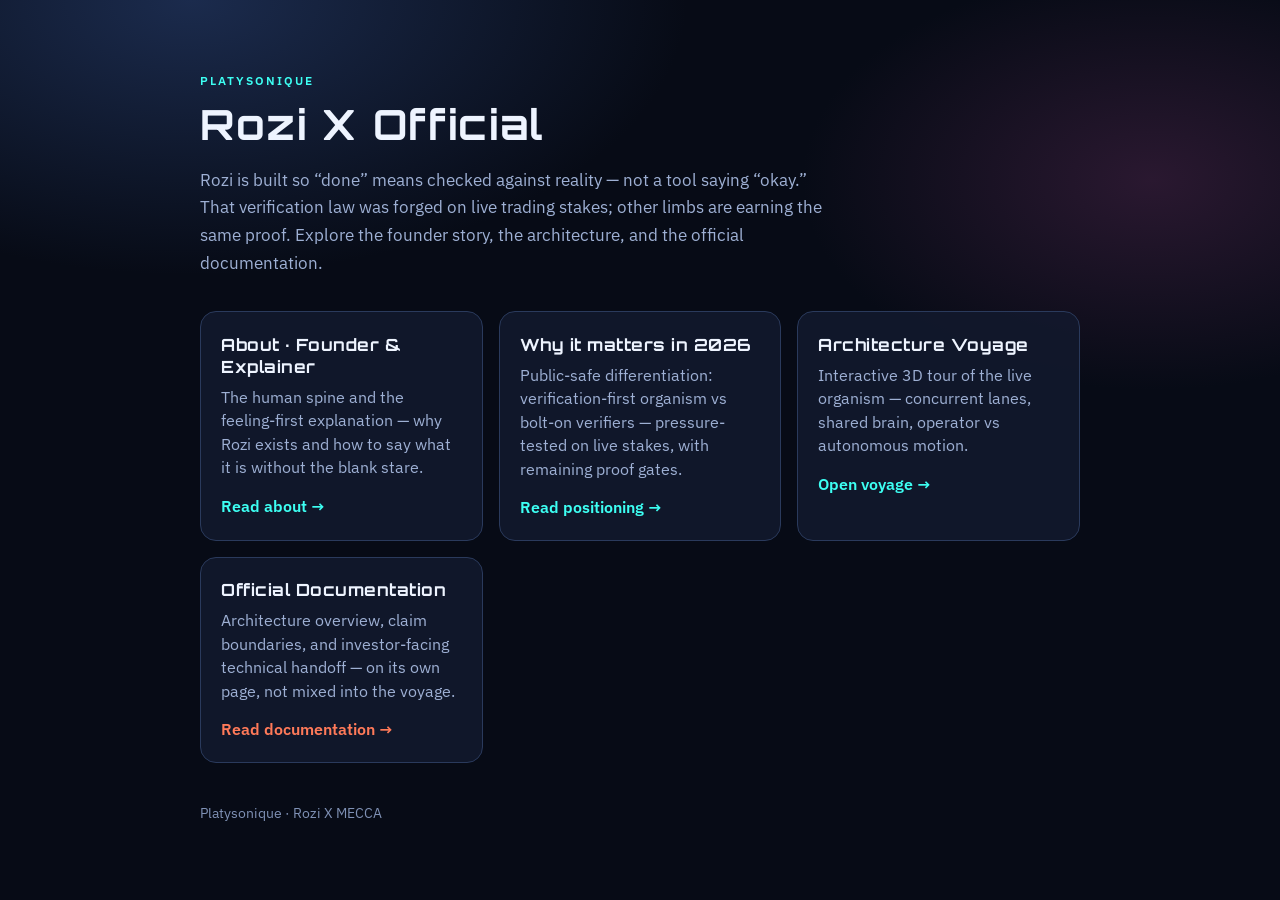
==== index.html @ a8223c4b "Soften Absolute Trust claims for investor honesty Align About/Why/Home and official docs with remain" ====
<!DOCTYPE html>
<html lang="en">
  <head>
    <meta charset="UTF-8" />
    <meta name="viewport" content="width=device-width, initial-scale=1.0" />
    <title>Rozi X Official — Platysonique</title>
    <meta
      name="description"
      content="Official Rozi X MECCA public site by Platysonique — Architecture Voyage and Official Documentation on separate pages."
    />
    <link rel="preconnect" href="https://fonts.googleapis.com" />
    <link rel="preconnect" href="https://fonts.gstatic.com" crossorigin />
    <link
      href="https://fonts.googleapis.com/css2?family=Orbitron:wght@500;700&family=IBM+Plex+Sans:wght@400;500;600&display=swap"
      rel="stylesheet"
    />
    <style>
      :root {
        --bg: #070b16;
        --text: #eef4ff;
        --muted: #9eb0d4;
        --accent: #3dfff3;
        --accent-2: #ff7a59;
        --card: rgba(18, 26, 46, 0.84);
        --line: #2a3a5c;
      }
      * {
        box-sizing: border-box;
      }
      body {
        margin: 0;
        min-height: 100vh;
        font-family: "IBM Plex Sans", system-ui, sans-serif;
        color: var(--text);
        background:
          radial-gradient(900px 500px at 15% 0%, #1b2b4d 0%, transparent 55%),
          radial-gradient(700px 420px at 90% 20%, #2a1830 0%, transparent 50%),
          var(--bg);
      }
      .wrap {
        max-width: 920px;
        margin: 0 auto;
        padding: 4.5rem 1.25rem 3rem;
      }
      .eyebrow {
        margin: 0 0 0.6rem;
        color: var(--accent);
        letter-spacing: 0.16em;
        text-transform: uppercase;
        font-size: 0.78rem;
        font-weight: 600;
      }
      h1 {
        margin: 0;
        font-family: Orbitron, sans-serif;
        font-size: clamp(1.8rem, 4vw, 2.6rem);
        letter-spacing: 0.04em;
      }
      .lede {
        margin: 1rem 0 2.2rem;
        max-width: 40rem;
        color: var(--muted);
        font-size: 1.08rem;
        line-height: 1.6;
      }
      .grid {
        display: grid;
        gap: 1rem;
        grid-template-columns: repeat(auto-fit, minmax(240px, 1fr));
      }
      a.card {
        display: block;
        text-decoration: none;
        color: inherit;
        background: var(--card);
        border: 1px solid var(--line);
        border-radius: 16px;
        padding: 1.35rem 1.25rem 1.4rem;
        transition: border-color 0.15s ease, transform 0.15s ease;
      }
      a.card:hover {
        border-color: var(--accent);
        transform: translateY(-2px);
      }
      a.card h2 {
        margin: 0 0 0.55rem;
        font-family: Orbitron, sans-serif;
        font-size: 1.05rem;
        letter-spacing: 0.03em;
      }
      a.card p {
        margin: 0;
        color: var(--muted);
        line-height: 1.5;
        font-size: 0.98rem;
      }
      a.card .go {
        display: inline-block;
        margin-top: 1rem;
        color: var(--accent);
        font-weight: 600;
      }
      a.card.docs .go {
        color: var(--accent-2);
      }
      footer {
        margin-top: 2.5rem;
        color: #7f91b5;
        font-size: 0.9rem;
      }
    </style>
  </head>
  <body>
    <div class="wrap">
      <p class="eyebrow">Platysonique</p>
      <h1>Rozi X Official</h1>
      <p class="lede">
        Rozi is built so “done” means checked against reality — not a tool saying “okay.”
        That verification law was forged on live trading stakes; other limbs are earning the same proof.
        Explore the founder story, the architecture, and the official documentation.
      </p>
      <div class="grid">
        <a class="card" href="./about/">
          <h2>About · Founder &amp; Explainer</h2>
          <p>
            The human spine and the feeling-first explanation — why Rozi exists and
            how to say what it is without the blank stare.
          </p>
          <span class="go">Read about →</span>
        </a>
        <a class="card" href="./why/">
          <h2>Why it matters in 2026</h2>
          <p>
            Public-safe differentiation: verification-first organism vs bolt-on
            verifiers — pressure-tested on live stakes, with remaining proof gates.
          </p>
          <span class="go">Read positioning →</span>
        </a>
        <a class="card" href="./voyage/">
          <h2>Architecture Voyage</h2>
          <p>
            Interactive 3D tour of the live organism — concurrent lanes, shared
            brain, operator vs autonomous motion.
          </p>
          <span class="go">Open voyage →</span>
        </a>
        <a class="card docs" href="./docs/">
          <h2>Official Documentation</h2>
          <p>
            Architecture overview, claim boundaries, and investor-facing technical
            handoff — on its own page, not mixed into the voyage.
          </p>
          <span class="go">Read documentation →</span>
        </a>
      </div>
      <footer>Platysonique · Rozi X MECCA</footer>
    </div>
  </body>
</html>
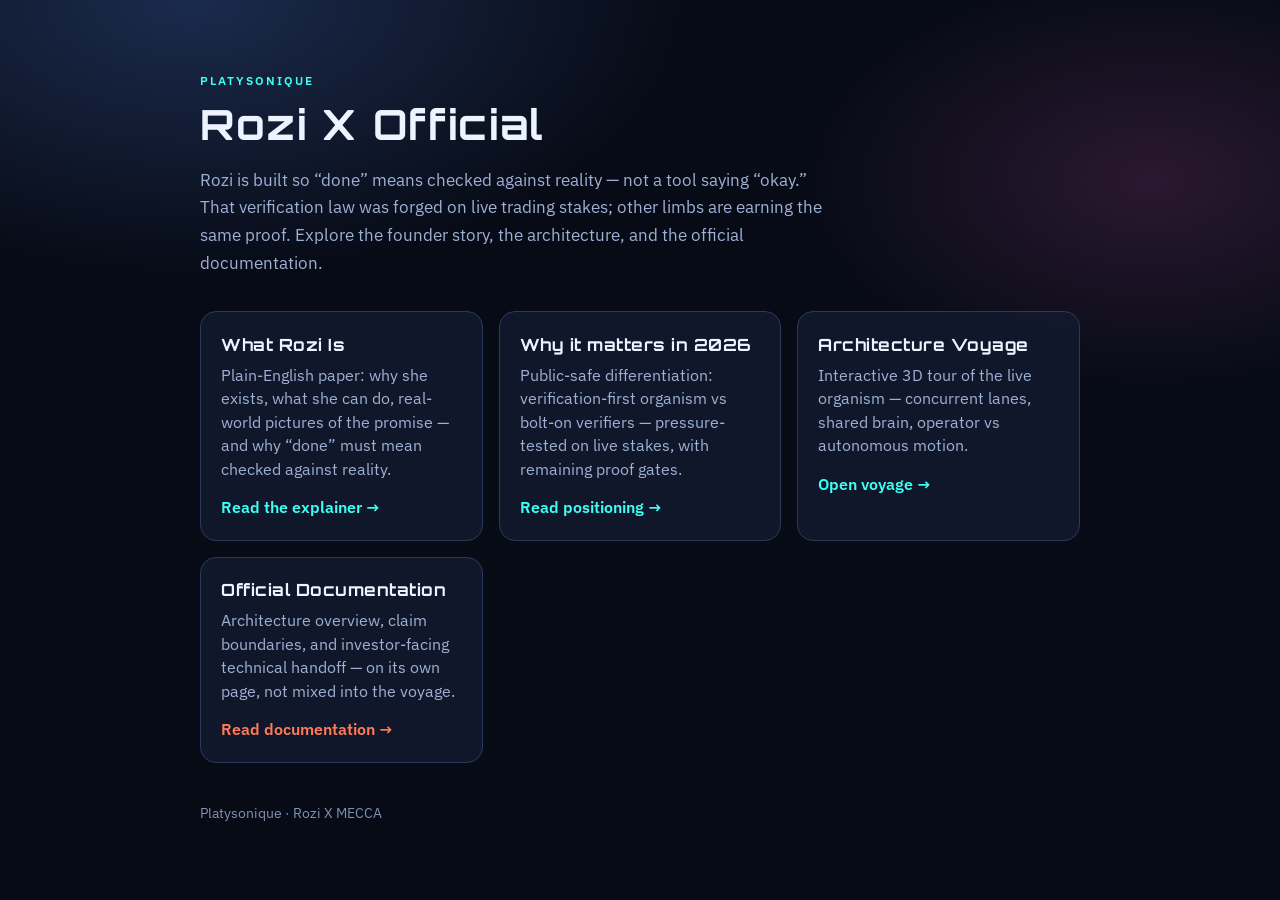
==== commit ff85ac02: "Publish plain-English What Rozi Is explainer paper Replace pitch-kit coaching notes on /about/ with " ====
--- a/index.html
+++ b/index.html
@@ -121,12 +121,12 @@
       </p>
       <div class="grid">
         <a class="card" href="./about/">
-          <h2>About · Founder &amp; Explainer</h2>
+          <h2>What Rozi Is</h2>
           <p>
-            The human spine and the feeling-first explanation — why Rozi exists and
-            how to say what it is without the blank stare.
+            Plain-English paper: why she exists, what she can do, real-world pictures
+            of the promise — and why “done” must mean checked against reality.
           </p>
-          <span class="go">Read about →</span>
+          <span class="go">Read the explainer →</span>
         </a>
         <a class="card" href="./why/">
           <h2>Why it matters in 2026</h2>
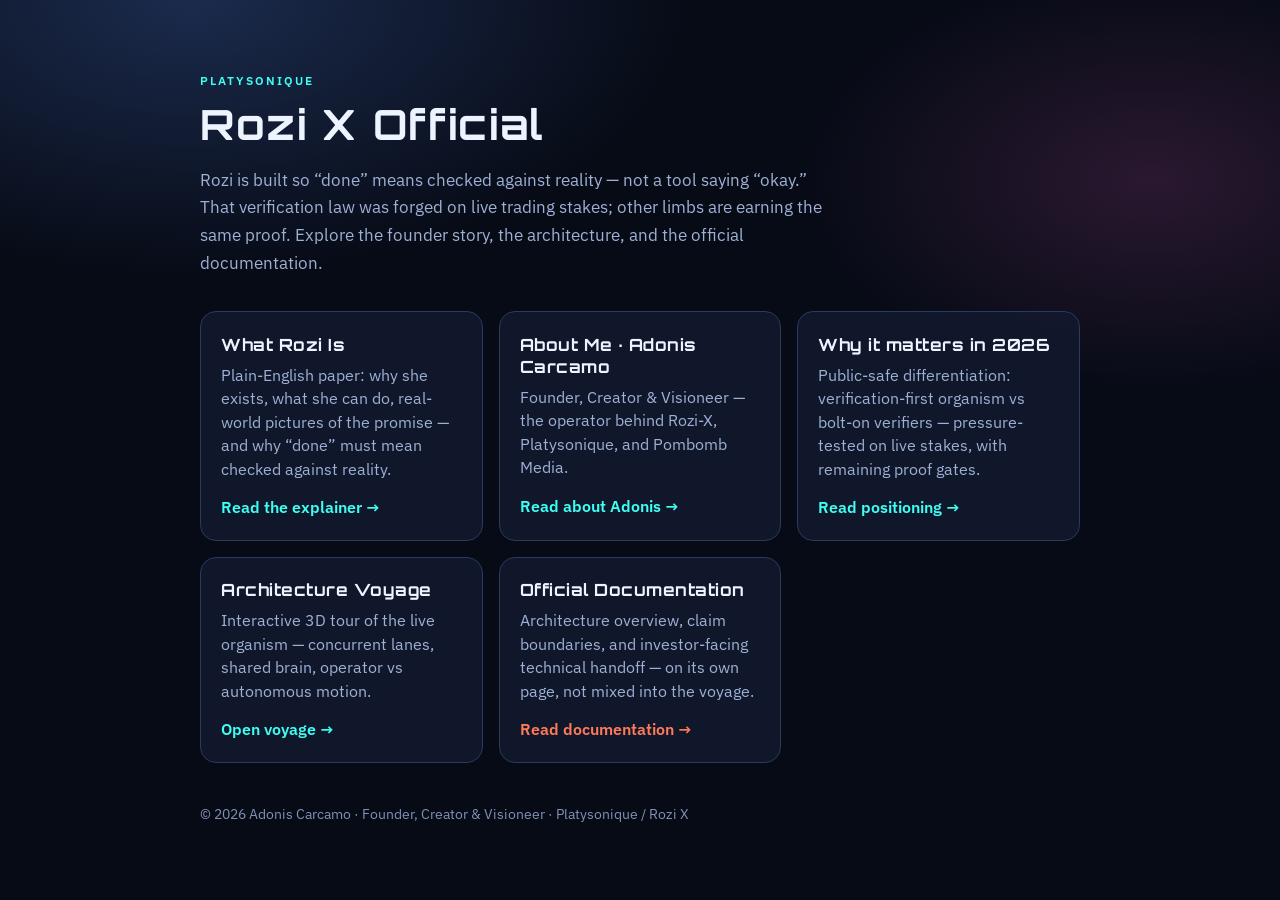
==== commit 5b7ea315: "Add About Me page and sitewide founder copyright © 2026 Adonis Carcamo as Founder, Creator & Visione" ====
--- a/index.html
+++ b/index.html
@@ -103,10 +103,11 @@
       a.card.docs .go {
         color: var(--accent-2);
       }
-      footer {
+      footer, .site-credit {
         margin-top: 2.5rem;
         color: #7f91b5;
         font-size: 0.9rem;
+        line-height: 1.55;
       }
     </style>
   </head>
@@ -127,6 +128,14 @@
             of the promise — and why “done” must mean checked against reality.
           </p>
           <span class="go">Read the explainer →</span>
+        </a>
+        <a class="card" href="./about/me/">
+          <h2>About Me · Adonis Carcamo</h2>
+          <p>
+            Founder, Creator &amp; Visioneer — the operator behind Rozi-X,
+            Platysonique, and Pombomb Media.
+          </p>
+          <span class="go">Read about Adonis →</span>
         </a>
         <a class="card" href="./why/">
           <h2>Why it matters in 2026</h2>
@@ -153,7 +162,7 @@
           <span class="go">Read documentation →</span>
         </a>
       </div>
-      <footer>Platysonique · Rozi X MECCA</footer>
+      <footer class="site-credit">© 2026 Adonis Carcamo · Founder, Creator &amp; Visioneer · Platysonique / Rozi X</footer>
     </div>
   </body>
 </html>
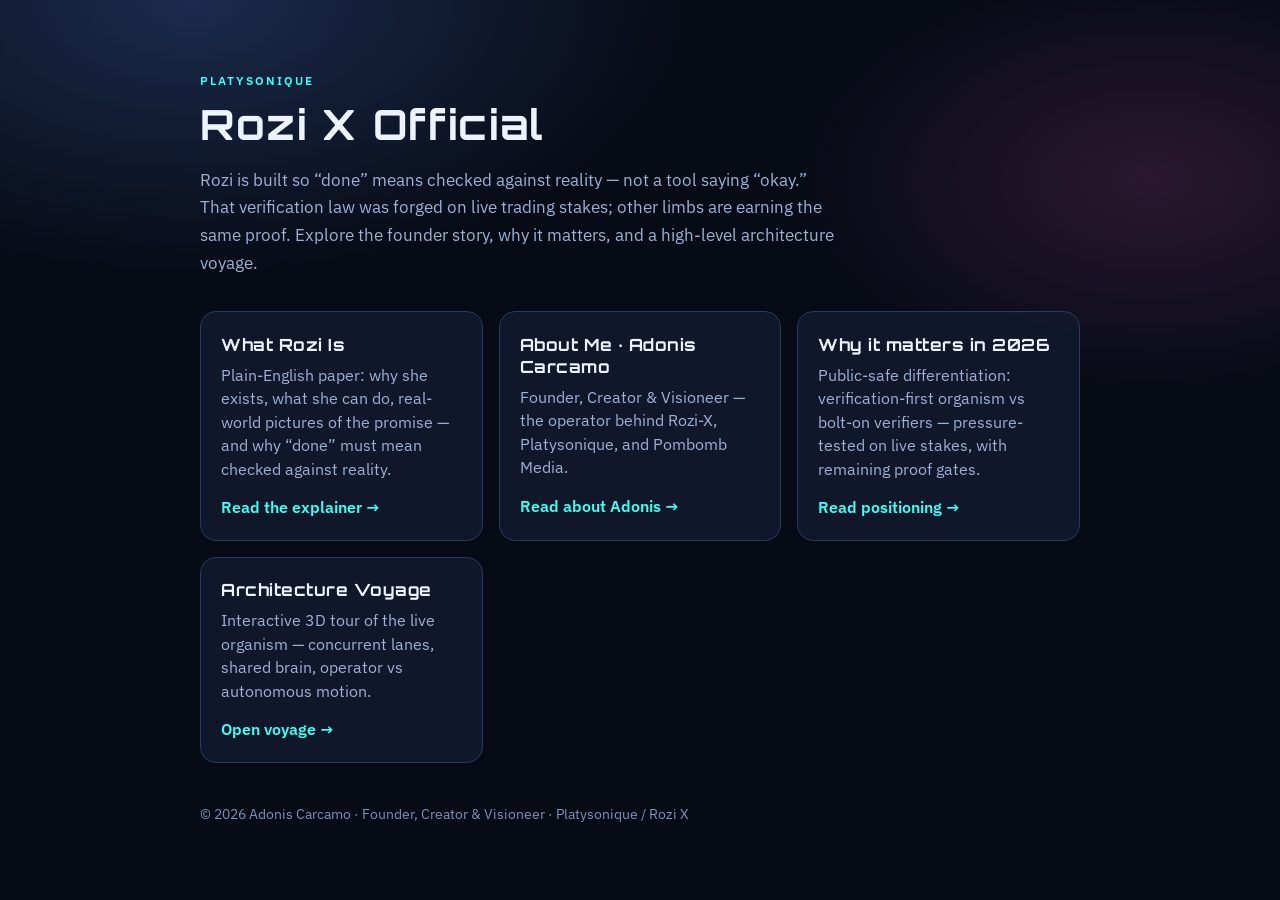
==== commit 303e66e6: "Hide public architecture docs pending IP review. Replace /docs/ with a principle-level notice, stub " ====
--- a/index.html
+++ b/index.html
@@ -6,7 +6,7 @@
     <title>Rozi X Official — Platysonique</title>
     <meta
       name="description"
-      content="Official Rozi X MECCA public site by Platysonique — Architecture Voyage and Official Documentation on separate pages."
+      content="Official Rozi X public site by Platysonique — founder story, positioning, and Architecture Voyage."
     />
     <link rel="preconnect" href="https://fonts.googleapis.com" />
     <link rel="preconnect" href="https://fonts.gstatic.com" crossorigin />
@@ -118,7 +118,7 @@
       <p class="lede">
         Rozi is built so “done” means checked against reality — not a tool saying “okay.”
         That verification law was forged on live trading stakes; other limbs are earning the same proof.
-        Explore the founder story, the architecture, and the official documentation.
+        Explore the founder story, why it matters, and a high-level architecture voyage.
       </p>
       <div class="grid">
         <a class="card" href="./about/">
@@ -153,14 +153,6 @@
           </p>
           <span class="go">Open voyage →</span>
         </a>
-        <a class="card docs" href="./docs/">
-          <h2>Official Documentation</h2>
-          <p>
-            Architecture overview, claim boundaries, and investor-facing technical
-            handoff — on its own page, not mixed into the voyage.
-          </p>
-          <span class="go">Read documentation →</span>
-        </a>
       </div>
       <footer class="site-credit">© 2026 Adonis Carcamo · Founder, Creator &amp; Visioneer · Platysonique / Rozi X</footer>
     </div>
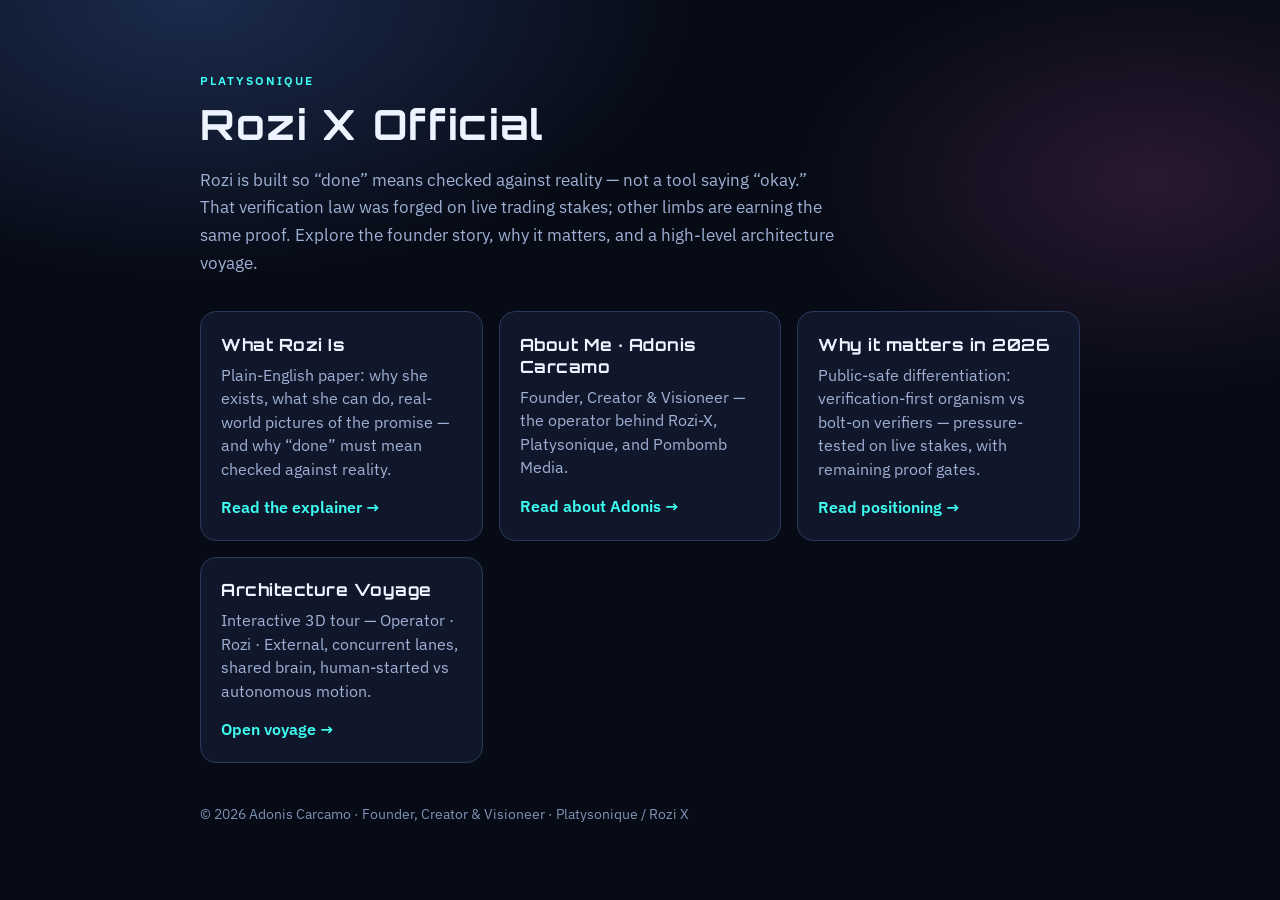
==== commit 9cbe3abb: "Document Operator / Rozi / External on public About, Why, and docs notice. Keep full architecture wi" ====
--- a/index.html
+++ b/index.html
@@ -148,8 +148,8 @@
         <a class="card" href="./voyage/">
           <h2>Architecture Voyage</h2>
           <p>
-            Interactive 3D tour of the live organism — concurrent lanes, shared
-            brain, operator vs autonomous motion.
+            Interactive 3D tour — Operator · Rozi · External, concurrent lanes,
+            shared brain, human-started vs autonomous motion.
           </p>
           <span class="go">Open voyage →</span>
         </a>
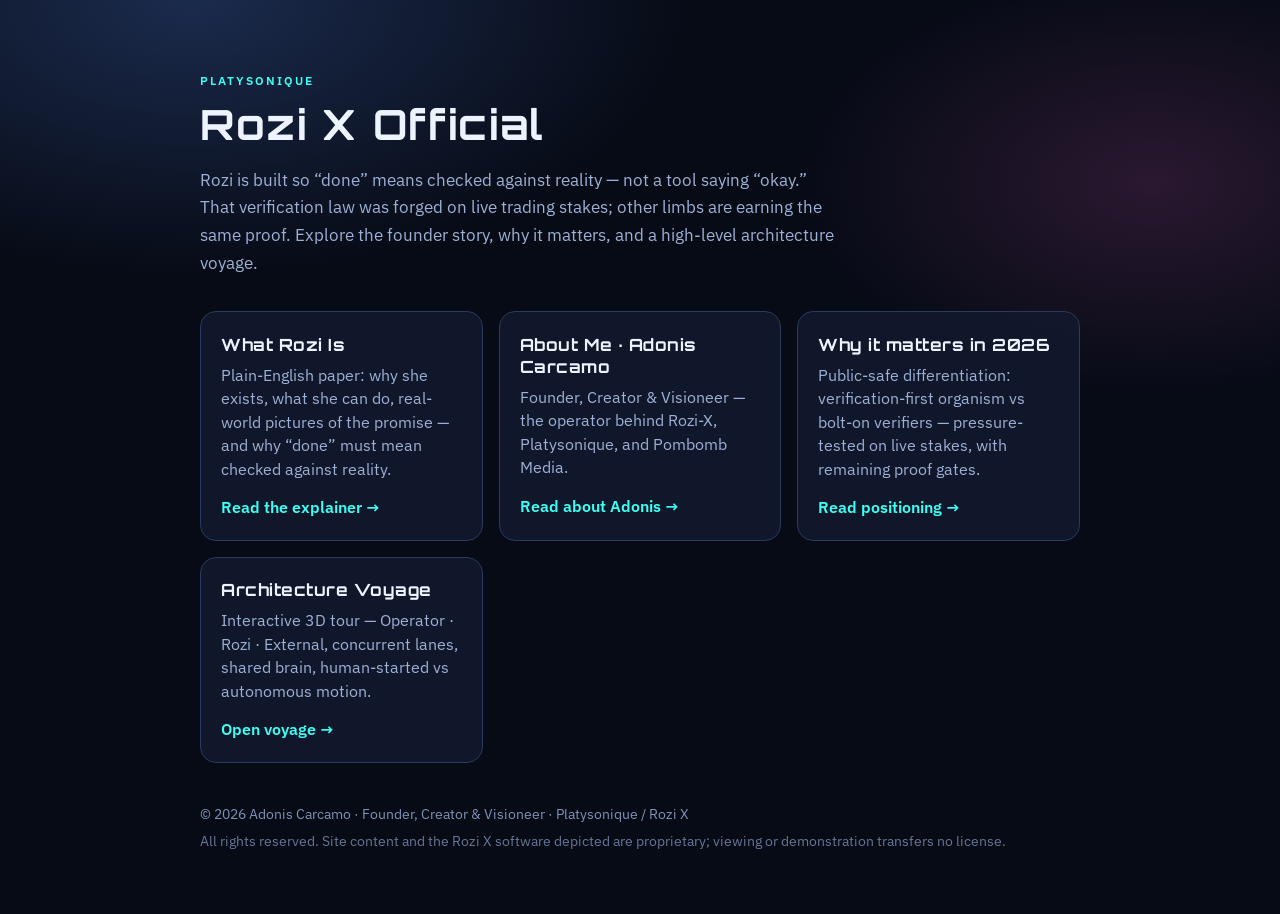
==== commit f6acfc51: "Add all-rights-reserved LICENSE + visible footer rights notice on every page (IP notice sweep; holde" ====
--- a/index.html
+++ b/index.html
@@ -155,6 +155,7 @@
         </a>
       </div>
       <footer class="site-credit">© 2026 Adonis Carcamo · Founder, Creator &amp; Visioneer · Platysonique / Rozi X</footer>
+      <p class="site-credit rights-notice" style="font-size:.85em;opacity:.8;margin-top:.4rem">All rights reserved. Site content and the Rozi&nbsp;X software depicted are proprietary; viewing or demonstration transfers no license.</p>
     </div>
   </body>
 </html>
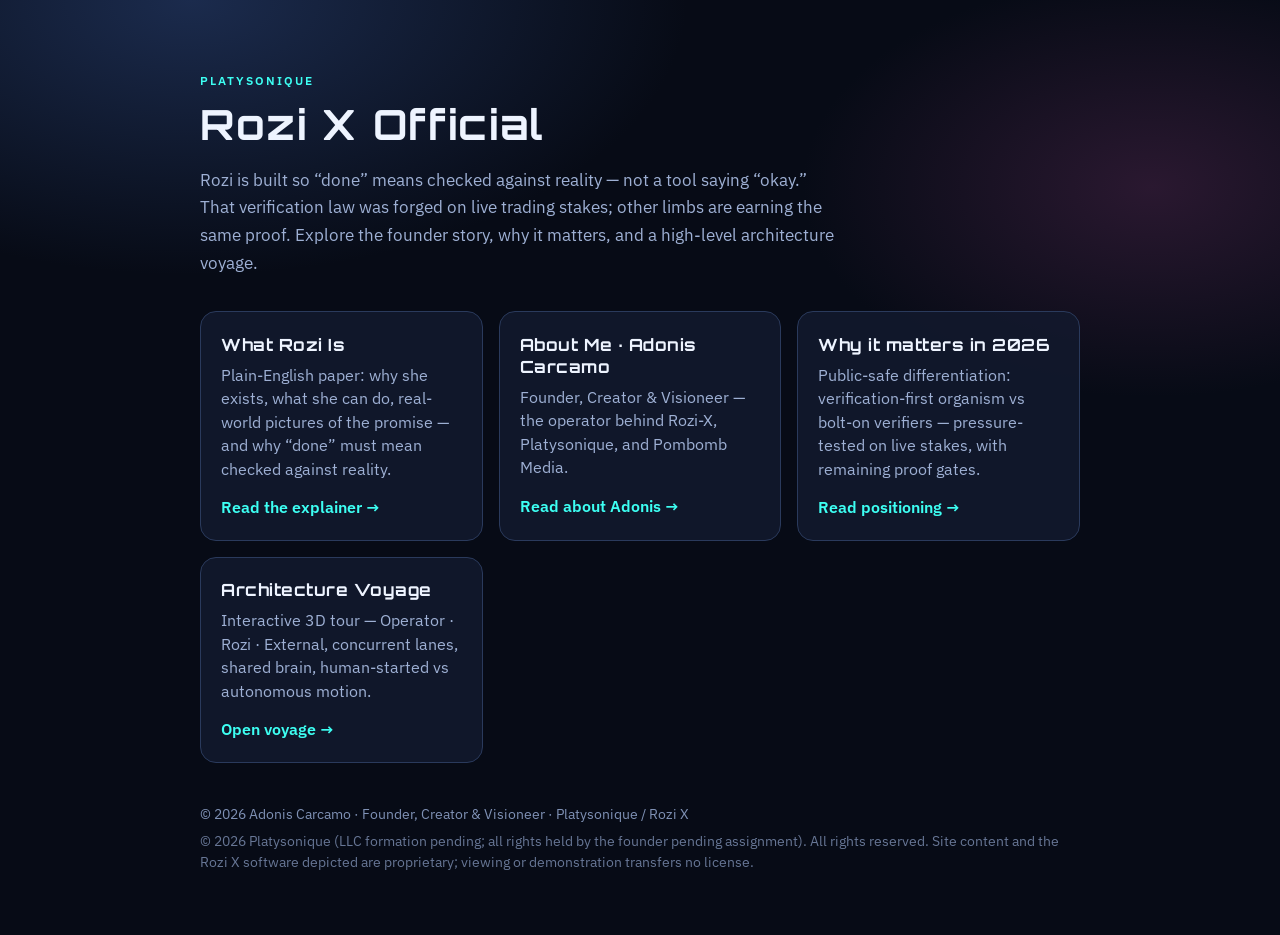
==== commit b9c1cf20: "Rephrase rights notice per updated holder rule — LLC formation pending, rights vest in founder pendi" ====
--- a/index.html
+++ b/index.html
@@ -155,7 +155,7 @@
         </a>
       </div>
       <footer class="site-credit">© 2026 Adonis Carcamo · Founder, Creator &amp; Visioneer · Platysonique / Rozi X</footer>
-      <p class="site-credit rights-notice" style="font-size:.85em;opacity:.8;margin-top:.4rem">All rights reserved. Site content and the Rozi&nbsp;X software depicted are proprietary; viewing or demonstration transfers no license.</p>
+      <p class="site-credit rights-notice" style="font-size:.85em;opacity:.8;margin-top:.4rem">© 2026 Platysonique (LLC formation pending; all rights held by the founder pending assignment). All rights reserved. Site content and the Rozi&nbsp;X software depicted are proprietary; viewing or demonstration transfers no license.</p>
     </div>
   </body>
 </html>
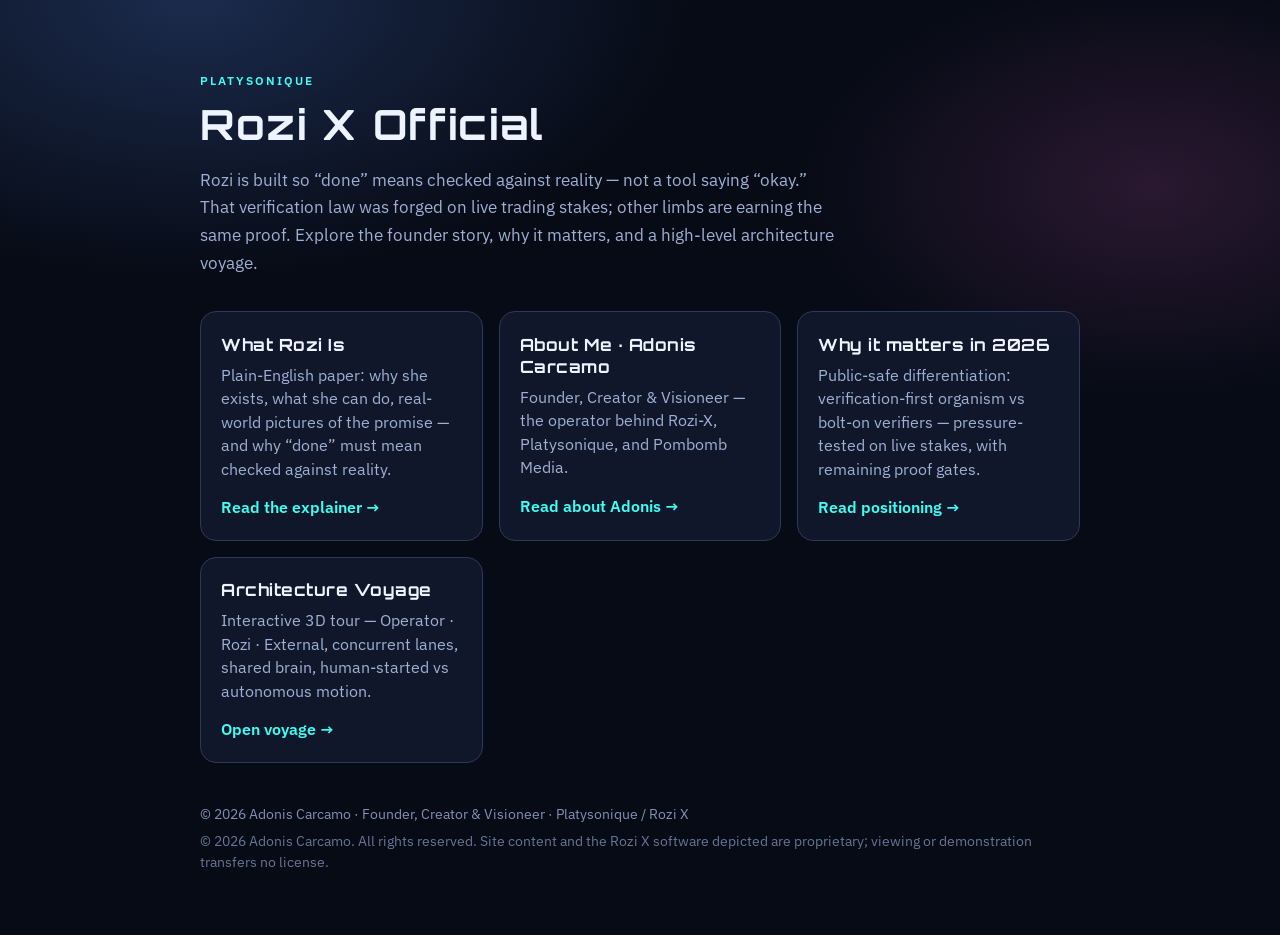
==== commit 6fa2532e: "Correct copyright holder to Adonis Carcamo (operator ruling, rozi-data e52d374; LLC reassignment TOD" ====
--- a/index.html
+++ b/index.html
@@ -155,7 +155,7 @@
         </a>
       </div>
       <footer class="site-credit">© 2026 Adonis Carcamo · Founder, Creator &amp; Visioneer · Platysonique / Rozi X</footer>
-      <p class="site-credit rights-notice" style="font-size:.85em;opacity:.8;margin-top:.4rem">© 2026 Platysonique (LLC formation pending; all rights held by the founder pending assignment). All rights reserved. Site content and the Rozi&nbsp;X software depicted are proprietary; viewing or demonstration transfers no license.</p>
+      <p class="site-credit rights-notice" style="font-size:.85em;opacity:.8;margin-top:.4rem">© 2026 Adonis Carcamo. All rights reserved. Site content and the Rozi&nbsp;X software depicted are proprietary; viewing or demonstration transfers no license.</p>
     </div>
   </body>
 </html>
